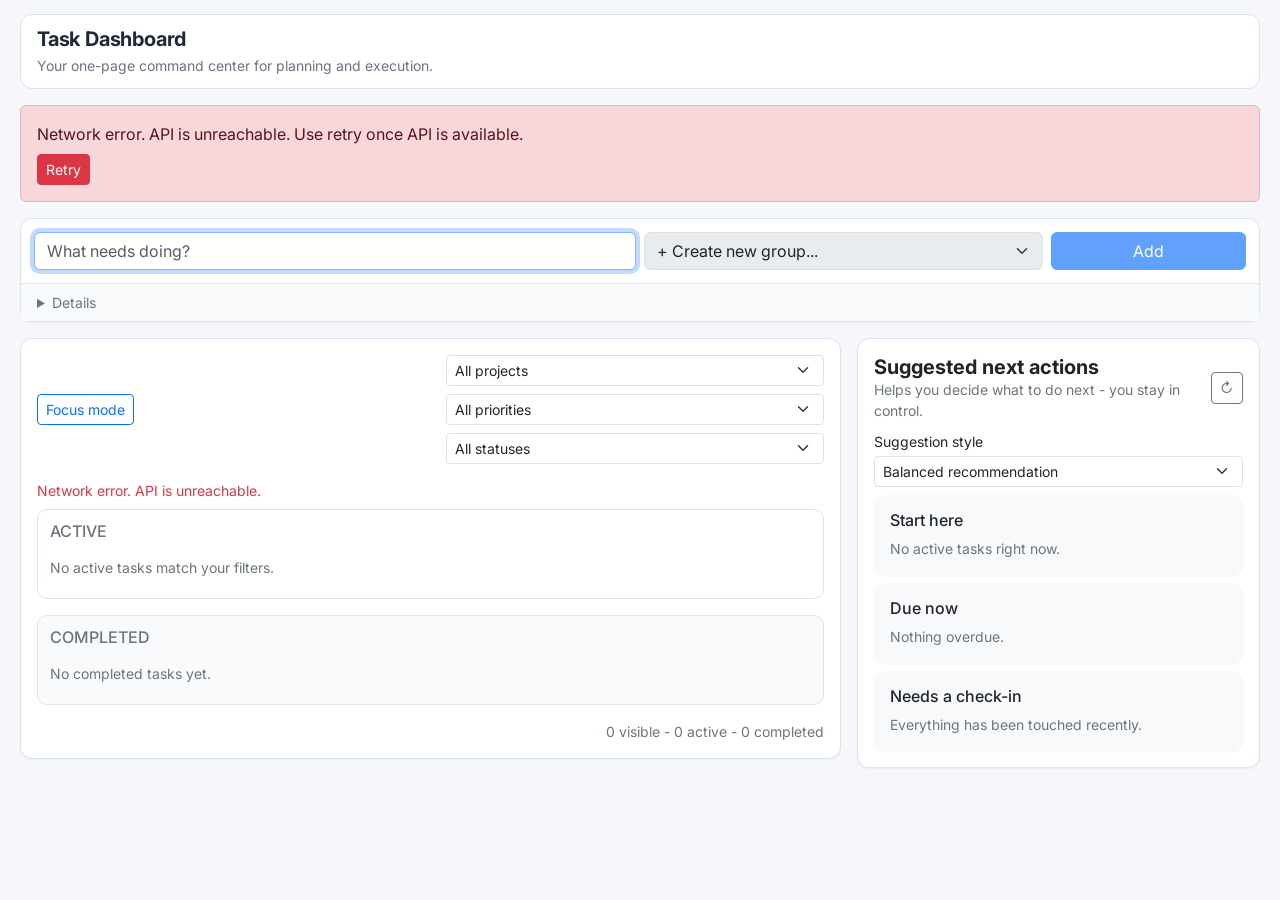
==== mis321group/Client/index.html @ 76fff468 "new chagnes" ====
<!doctype html>
<html lang="en">
<head>
  <meta charset="UTF-8" />
  <meta name="viewport" content="width=device-width, initial-scale=1.0" />
  <title>Task Dashboard</title>
  <link rel="stylesheet" href="https://cdn.jsdelivr.net/npm/bootstrap@5.3.0/dist/css/bootstrap.min.css" />
  <link rel="preconnect" href="https://fonts.googleapis.com" />
  <link rel="preconnect" href="https://fonts.gstatic.com" crossorigin />
  <link href="https://fonts.googleapis.com/css2?family=Inter:wght@400;500;600;700&display=swap" rel="stylesheet" />
  <link rel="stylesheet" href="./Resources/styles/styles.css" />
</head>
<body>
  <div id="app"></div>
  <script src="https://cdn.jsdelivr.net/npm/bootstrap@5.3.0/dist/js/bootstrap.bundle.min.js"></script>
  <script src="./Resources/scripts/config.js"></script>
  <script src="./Resources/scripts/app.js"></script>
</body>
</html>
---- mis321group/Client/Resources/styles/styles.css ----
:root {
  --bg: #f5f7fb;
  --surface: #ffffff;
  --surface-soft: #f8fafc;
  --border: #dbe3ee;
  --text: #1f2937;
  --muted: #6b7280;
  --accent: #3f6ea8;
  --accent-soft: #e9f1fb;
  --danger: #b94a48;
  --success: #2f8a5c;
}

* {
  box-sizing: border-box;
}

html,
body {
  height: 100%;
}

body {
  margin: 0;
  font-family: "Inter", sans-serif;
  background: var(--bg);
  color: var(--text);
  overflow: hidden;
}

#app {
  height: 100vh;
  overflow-y: auto;
  padding: 14px;
}

.dashboard-shell {
  max-width: 1240px;
  margin: 0 auto;
}

.dashboard-header {
  background: var(--surface);
  border: 1px solid var(--border);
  border-radius: 12px;
  padding: 0.75rem 1rem;
}

.dashboard-title {
  margin: 0;
  font-weight: 700;
  letter-spacing: -0.01em;
}

.dashboard-subtitle {
  color: var(--muted);
}

.card {
  border: 1px solid var(--border);
  border-radius: 12px;
  box-shadow: 0 1px 2px rgba(20, 30, 40, 0.05) !important;
}

.quick-capture-card .card-body {
  padding: 0.8rem;
}

.quick-capture-card .card-footer {
  border-top: 1px solid var(--border);
  background: var(--surface-soft) !important;
}

.main-panel-card .card-body {
  padding: 1rem;
}

.task-group {
  border: 1px solid var(--border);
  border-radius: 10px;
  padding: 0.75rem;
  background: #fff;
}

.active-group {
  background: #fff;
}

.completed-group {
  background: var(--surface-soft);
}

.task-card {
  border: 1px solid var(--border);
  background: var(--surface);
  transition: border-color 0.15s ease;
}

.task-card .card-body {
  padding: 0.85rem 0.95rem;
}

.active-task-card {
  border-left: 3px solid var(--accent);
}

.task-title {
  font-size: 0.97rem;
  font-weight: 600;
  color: var(--text);
}

.task-meta {
  color: var(--muted);
}

.badge {
  font-weight: 500;
  border-radius: 999px;
  padding: 0.32rem 0.55rem;
}

.project-badge,
.due-badge {
  background: #eef2f7;
  color: #485569;
}

.priority-badge {
  border: 1px solid transparent;
}

.priority-urgent {
  background: #fdecec;
  color: #8c2c2a;
  border-color: #f4c8c7;
}

.priority-high {
  background: #fff4e7;
  color: #924d00;
  border-color: #f3d7b0;
}

.priority-medium {
  background: #e9f1fb;
  color: #1f4f83;
  border-color: #c8dcf5;
}

.priority-low {
  background: #f1f4f7;
  color: #4d5d71;
  border-color: #d6dee8;
}

.status-badge {
  border: 1px solid transparent;
}

.status-todo {
  background: #eef2f7;
  color: #4c5c70;
  border-color: #d7e0eb;
}

.status-in-progress {
  background: #ecf4ff;
  color: #26548d;
  border-color: #cbdff8;
}

.status-done {
  background: #e8f7ee;
  color: #2f8a5c;
  border-color: #c8ebd7;
}

.completed-label {
  color: var(--success) !important;
  font-weight: 600;
}

.btn-primary {
  background: var(--accent);
  border-color: var(--accent);
}

.btn-primary:hover,
.btn-primary:focus {
  background: #345d8f;
  border-color: #345d8f;
}

.btn-outline-danger {
  color: #6a7280;
  border-color: #d4dce7;
}

.btn-outline-danger:hover,
.btn-outline-danger:focus {
  color: #fff;
  background: #6a7280;
  border-color: #6a7280;
}

.focus-mode-toggle[aria-pressed="true"] {
  background: var(--accent-soft);
  color: #244a7a;
  border-color: #c7daf2;
}

.ai-panel-title {
  font-weight: 700;
}

.ai-suggestion-item {
  border-radius: 8px;
  cursor: pointer;
  transition: background-color 0.15s ease;
}

.ai-suggestion-item:hover,
.ai-suggestion-item:focus-visible {
  background: #eef3f9 !important;
}

.js-icon-btn {
  min-width: 2rem;
  min-height: 2rem;
  display: inline-flex;
  align-items: center;
  justify-content: center;
}

@media (max-width: 991.98px) {
  body {
    overflow: auto;
  }

  #app {
    height: auto;
    overflow: visible;
    padding: 10px;
  }

  .dashboard-sidebar {
    margin-top: 0.25rem;
  }
}
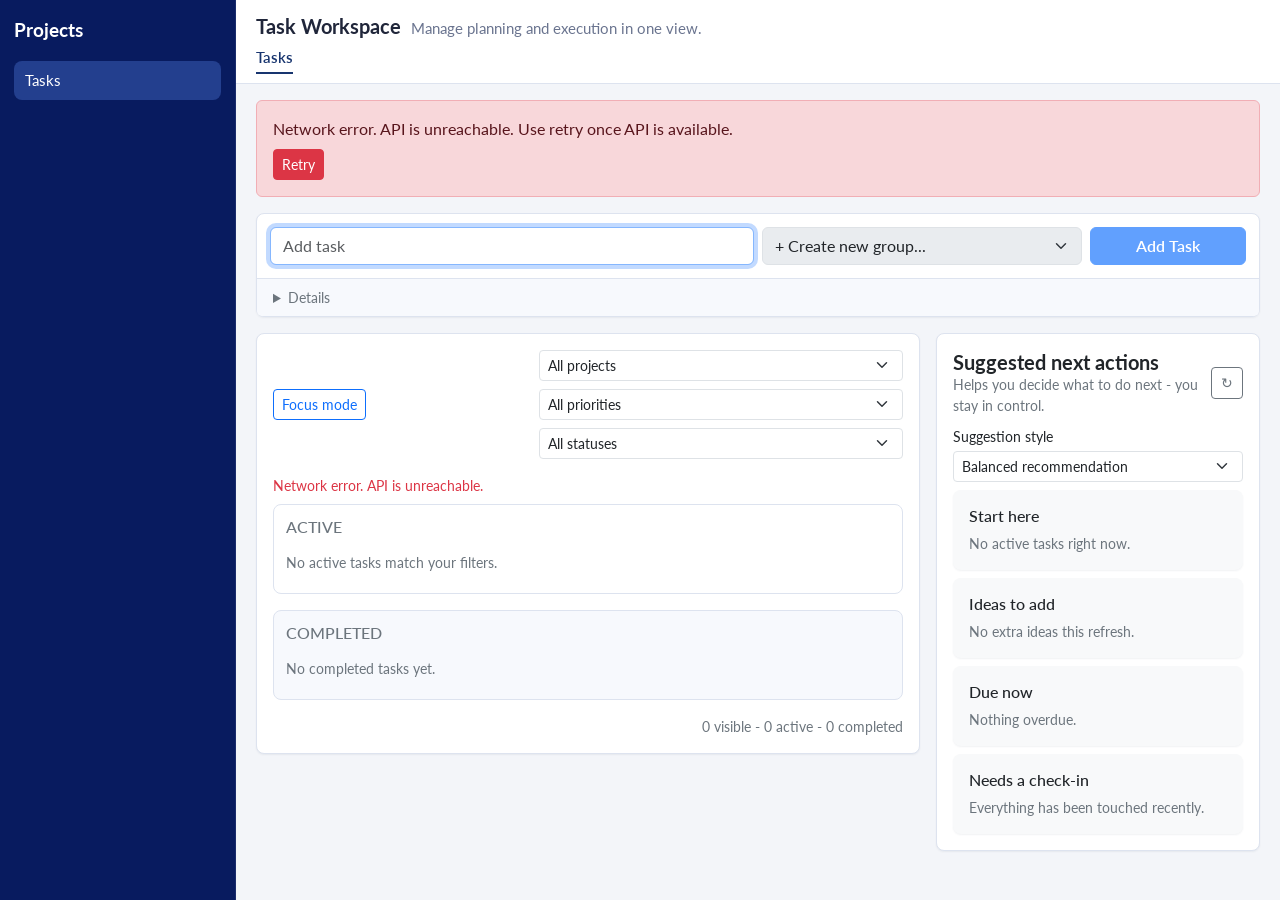
==== commit 4685aefb: "fixllm" ====
--- a/mis321group/Client/index.html
+++ b/mis321group/Client/index.html
@@ -7,7 +7,7 @@
   <link rel="stylesheet" href="https://cdn.jsdelivr.net/npm/bootstrap@5.3.0/dist/css/bootstrap.min.css" />
   <link rel="preconnect" href="https://fonts.googleapis.com" />
   <link rel="preconnect" href="https://fonts.gstatic.com" crossorigin />
-  <link href="https://fonts.googleapis.com/css2?family=Inter:wght@400;500;600;700&display=swap" rel="stylesheet" />
+  <link href="https://fonts.googleapis.com/css2?family=Lato:wght@400;500;600;700;900&display=swap" rel="stylesheet" />
   <link rel="stylesheet" href="./Resources/styles/styles.css" />
 </head>
 <body>
--- a/mis321group/Client/Resources/styles/styles.css
+++ b/mis321group/Client/Resources/styles/styles.css
@@ -1,14 +1,17 @@
 :root {
-  --bg: #f5f7fb;
+  --bg: #f3f5f9;
   --surface: #ffffff;
-  --surface-soft: #f8fafc;
-  --border: #dbe3ee;
-  --text: #1f2937;
-  --muted: #6b7280;
-  --accent: #3f6ea8;
-  --accent-soft: #e9f1fb;
+  --surface-soft: #f7f9fd;
+  --border: #dde3ef;
+  --text: #20263a;
+  --muted: #6a748f;
+  --accent: #2f5ea8;
+  --accent-soft: #e6eefc;
   --danger: #b94a48;
   --success: #2f8a5c;
+  --sidebar-bg: #081b5f;
+  --sidebar-text: #c7d2ef;
+  --sidebar-text-strong: #ffffff;
 }
 
 * {
@@ -22,16 +25,123 @@
 
 body {
   margin: 0;
-  font-family: "Inter", sans-serif;
+  font-family: "Lato", sans-serif;
   background: var(--bg);
   color: var(--text);
-  overflow: hidden;
+  overflow-y: auto;
+}
+
+h1,
+h2,
+h3,
+h4,
+h5,
+h6,
+.dashboard-title,
+.task-title,
+.ai-panel-title {
+  font-family: "Lato", sans-serif;
 }
 
 #app {
-  height: 100vh;
+  min-height: 100vh;
   overflow-y: auto;
-  padding: 14px;
+}
+
+.app-layout {
+  display: grid;
+  grid-template-columns: 236px 1fr;
+  min-height: 100vh;
+}
+
+.project-sidebar {
+  background: var(--sidebar-bg);
+  color: var(--sidebar-text);
+  padding: 1rem 0.9rem;
+  border-right: 1px solid rgba(255, 255, 255, 0.08);
+}
+
+.sidebar-brand {
+  color: var(--sidebar-text-strong);
+  font-size: 1.2rem;
+  font-weight: 700;
+  margin-bottom: 1rem;
+}
+
+.sidebar-nav {
+  display: flex;
+  flex-direction: column;
+  gap: 0.15rem;
+}
+
+.sidebar-link {
+  color: var(--sidebar-text);
+  text-decoration: none;
+  padding: 0.5rem 0.65rem;
+  border-radius: 8px;
+  font-size: 0.95rem;
+}
+
+.sidebar-link:hover {
+  color: var(--sidebar-text-strong);
+  background: rgba(255, 255, 255, 0.08);
+}
+
+.sidebar-link.is-active {
+  color: var(--sidebar-text-strong);
+  background: rgba(86, 130, 230, 0.35);
+}
+
+.workspace-shell {
+  display: flex;
+  flex-direction: column;
+  min-width: 0;
+}
+
+.workspace-topbar {
+  background: #fff;
+  border-bottom: 1px solid var(--border);
+  padding: 0.85rem 1.25rem 0.55rem;
+}
+
+.workspace-topbar-title {
+  display: flex;
+  flex-wrap: wrap;
+  align-items: baseline;
+  gap: 0.65rem;
+}
+
+.dashboard-title {
+  font-size: 1.25rem;
+}
+
+.dashboard-subtitle {
+  font-size: 0.92rem;
+}
+
+.workspace-tabs {
+  display: flex;
+  align-items: center;
+  gap: 1rem;
+  margin-top: 0.45rem;
+}
+
+.workspace-tab {
+  color: #4f5f82;
+  font-size: 0.93rem;
+  font-weight: 600;
+  padding-bottom: 0.25rem;
+  border-bottom: 2px solid transparent;
+}
+
+.workspace-tab.is-active {
+  color: #18356f;
+  border-bottom-color: #18356f;
+}
+
+.workspace-content {
+  overflow: visible;
+  padding: 1rem 1.25rem 1.25rem;
 }
 
 .dashboard-shell {
@@ -39,17 +149,9 @@
   margin: 0 auto;
 }
 
-.dashboard-header {
-  background: var(--surface);
-  border: 1px solid var(--border);
-  border-radius: 12px;
-  padding: 0.75rem 1rem;
-}
-
 .dashboard-title {
   margin: 0;
   font-weight: 700;
-  letter-spacing: -0.01em;
 }
 
 .dashboard-subtitle {
@@ -58,8 +160,8 @@
 
 .card {
   border: 1px solid var(--border);
-  border-radius: 12px;
-  box-shadow: 0 1px 2px rgba(20, 30, 40, 0.05) !important;
+  border-radius: 8px;
+  box-shadow: 0 1px 2px rgba(19, 32, 62, 0.06) !important;
 }
 
 .quick-capture-card .card-body {
@@ -77,7 +179,7 @@
 
 .task-group {
   border: 1px solid var(--border);
-  border-radius: 10px;
+  border-radius: 8px;
   padding: 0.75rem;
   background: #fff;
 }
@@ -93,7 +195,12 @@
 .task-card {
   border: 1px solid var(--border);
   background: var(--surface);
-  transition: border-color 0.15s ease;
+  transition: border-color 0.15s ease, box-shadow 0.15s ease;
+}
+
+.task-card:hover {
+  border-color: #c5d1e8;
+  box-shadow: 0 3px 8px rgba(22, 39, 76, 0.06);
 }
 
 .task-card .card-body {
@@ -105,8 +212,8 @@
 }
 
 .task-title {
-  font-size: 0.97rem;
-  font-weight: 600;
+  font-size: 1rem;
+  font-weight: 700;
   color: var(--text);
 }
 
@@ -184,6 +291,7 @@
 .btn-primary {
   background: var(--accent);
   border-color: var(--accent);
+  font-weight: 600;
 }
 
 .btn-primary:hover,
@@ -239,9 +347,22 @@
   }
 
   #app {
-    height: auto;
+    min-height: auto;
     overflow: visible;
-    padding: 10px;
+  }
+
+  .app-layout {
+    grid-template-columns: 1fr;
+    min-height: auto;
+  }
+
+  .project-sidebar {
+    display: none;
+  }
+
+  .workspace-content {
+    overflow: visible;
+    padding: 0.8rem;
   }
 
   .dashboard-sidebar {
